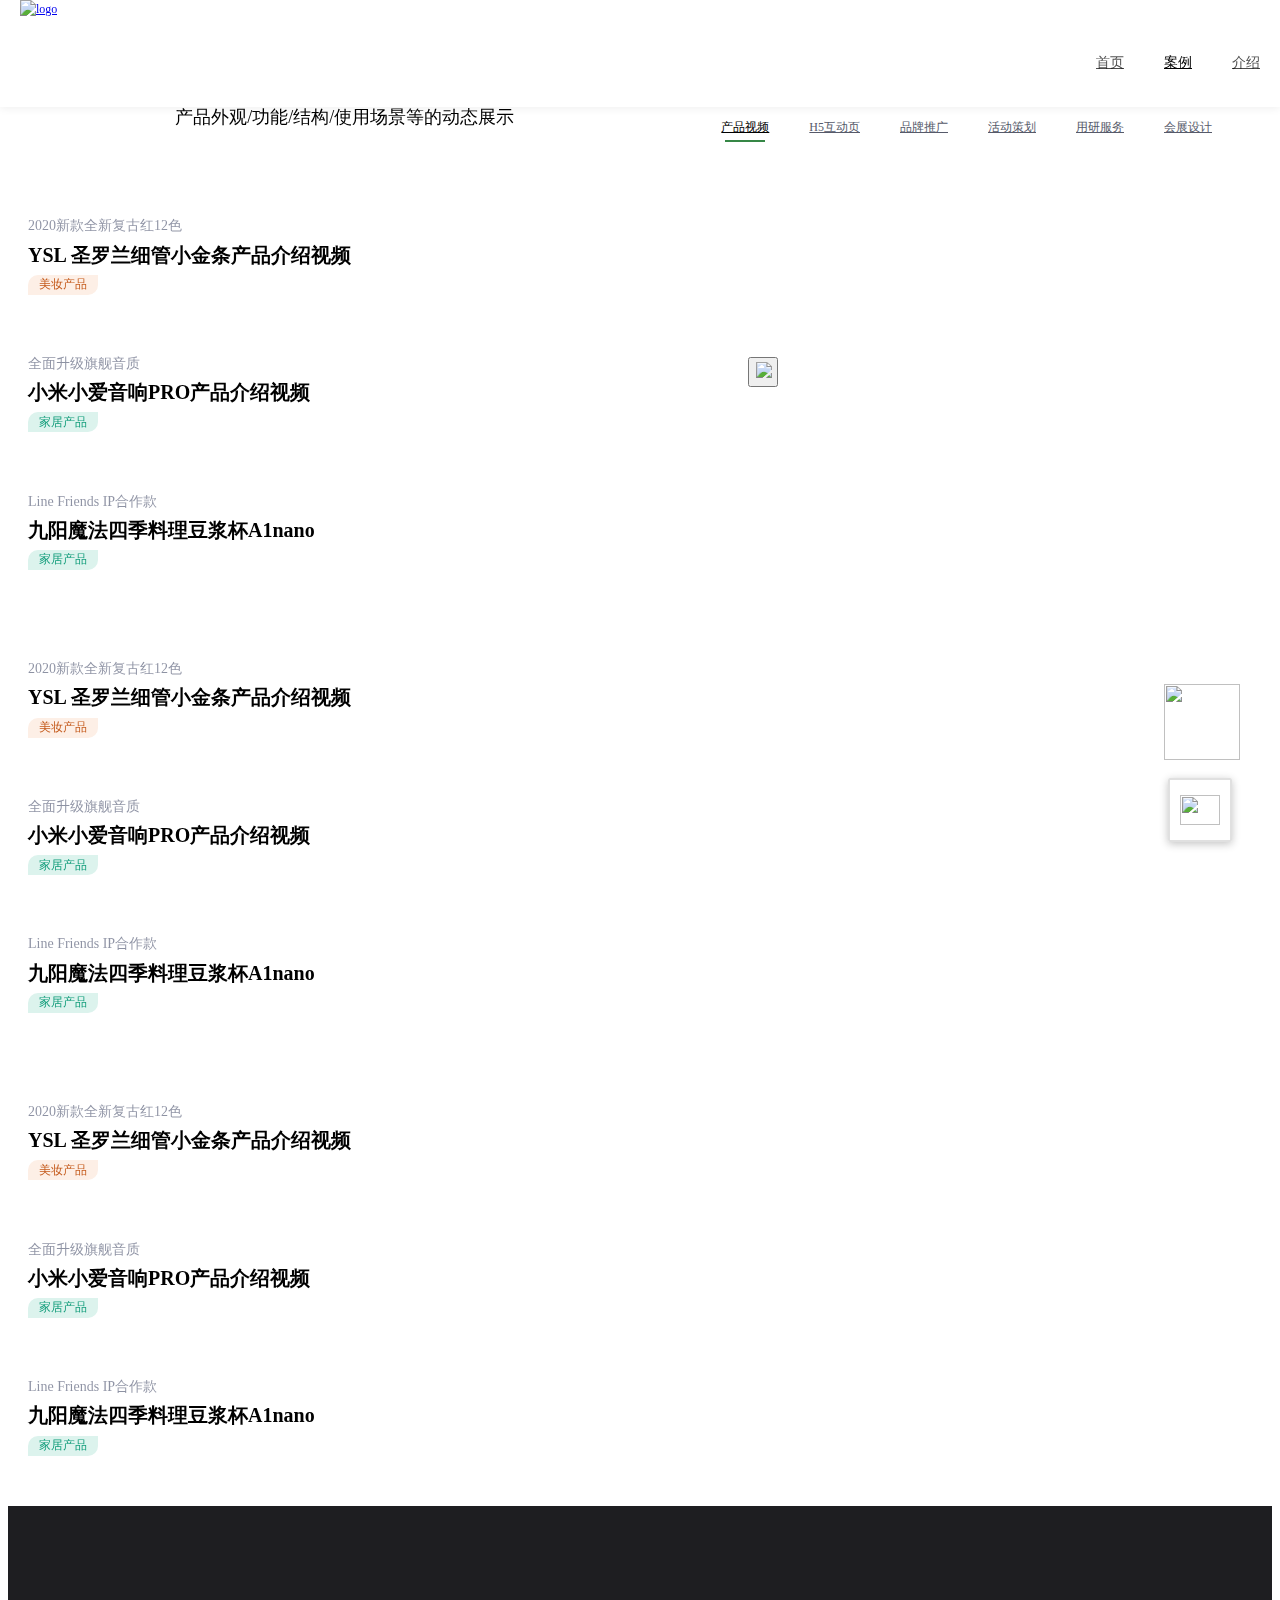
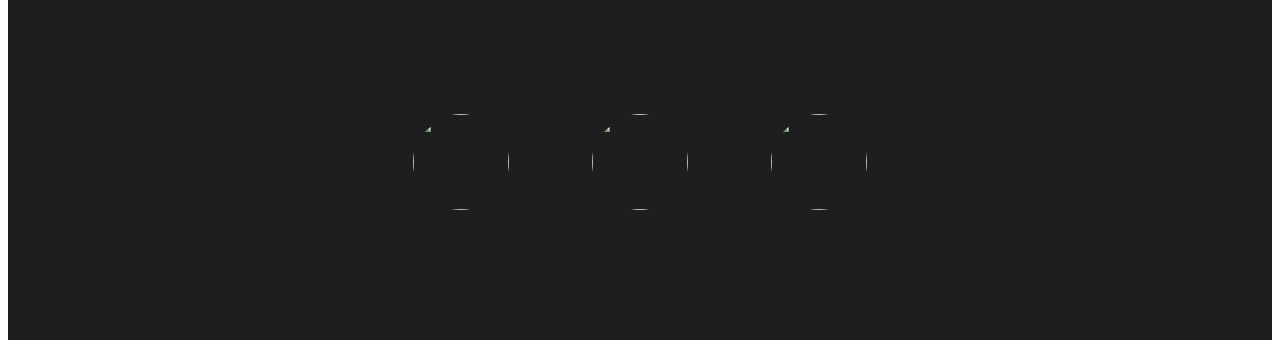
==== case.html @ 5d6e60f8 "Add files via upload" ====
<!DOCTYPE html>
<html lang="en">

<head>
  <meta charset="utf-8" />
  <title>页面标题</title>
  <meta name="viewport" content="width=device-width, initial-scale=1.0" />
  <meta name="description" content="" />
  <!-- css -->
  <link href="css/bootstrap.min.css" rel="stylesheet" />
  <link href="css/swiper.min.css" rel="stylesheet" />
  <link href="css/common.css" rel="stylesheet" />
  <link href="css/case.css" rel="stylesheet" />
</head>

<body>

  <div id="wrapper" class="home-page">
    <!-- start header -->
    <header>
      <div class="header-nav">
        <div class="container">
          <div class="navbar-header">
            <a href="index.html">
              <img src="img/logo_color.png" alt="logo" />
            </a>
          </div>
          <div class="nav-box">
            <ul class="nav-content">
              <li><a href="index.html">首页</a></li>
              <li class="active"><a href="case.html">案例</a></li>
              <li><a href="introduce.html">介绍</a></li>
            </ul>
          </div>
        </div>
      </div>
    </header>
    <div class="tabbar" id="tabbar">
      <div class="container">
        <ul class="tabbar-nav">
          <li class="tabbar-item active"><a href="#">产品视频</a></li>
          <li class="tabbar-item"><a href="#">H5互动页</a></li>
          <li class="tabbar-item"><a href="#">品牌推广</a></li>
          <li class="tabbar-item"><a href="#">活动策划</a></li>
          <li class="tabbar-item"><a href="#">用研服务</a></li>
          <li class="tabbar-item"><a href="#">会展设计</a></li>
        </ul>
      </div>
    </div>
    <!-- end header -->
    <section id="banner">
      <!-- Slider -->
      <div id="swiper" class="swiper-container">
        <div class="swiper-wrapper">
          <div class="swiper-slide" data-hash="slide1">
            <section>
              <div class="container">
                <div class="row">
                  <div class="col-md-12" style="margin: 100px 0 50px 0;font-size: 18px;">
                    <p class="aligncenter">产品外观/功能/结构/使用场景等的动态展示</p>
                  </div>
                </div>
                <div class="row" style="margin-bottom: 50px;">
                  <div class="col-md-4">
                    <div class="post">
                      <div class="post-card-img">
                        <div class="filter"></div>
                        <img class="player" src="img/icon_play.png" alt="" />
                        <img src="img/works_video_1.png" alt="" />
                      </div>
                      <div class="post-content">
                        <div class="post-memo">2020新款全新复古红12色</div>
                        <div class="post-title">YSL 圣罗兰细管小金条产品介绍视频</div>
                        <div class="post-tab post-makeup">美妆产品</div>
                      </div>
                    </div>
                  </div>
                  <div class="col-md-4">
                    <div class="post">
                      <div class="post-card-img">
                        <div class="filter"></div>
                        <!-- <img class="player" src="img/icon_play.png" alt="" /> -->
                        <img src="img/works_video_2.png" alt="" />
                      </div>
                      <div class="post-content">
                        <div class="post-memo">全面升级旗舰音质</div>
                        <div class="post-title">小米小爱音响PRO产品介绍视频</div>
                        <div class="post-tab post-stay">家居产品</div>
                      </div>
                    </div>
                  </div>
                  <div class="col-md-4">
                    <div class="post">
                      <div class="post-card-img">
                        <div class="filter"></div>
                        <!-- <img class="player" src="img/icon_play.png" alt="" /> -->
                        <img src="img/works_video_3.png" alt="" />
                      </div>
                      <div class="post-content">
                        <div class="post-memo">Line Friends IP合作款</div>
                        <div class="post-title">九阳魔法四季料理豆浆杯A1nano</div>
                        <div class="post-tab post-stay">家居产品</div>
                      </div>
                    </div>
                  </div>
                </div>
                <div class="row" style="margin-bottom: 50px;">
                  <div class="col-md-4">
                    <div class="post">
                      <div class="post-card-img">
                        <div class="filter"></div>
                        <img class="player" src="img/icon_play.png" alt="" />
                        <img src="img/works_video_1.png" alt="" />
                      </div>
                      <div class="post-content">
                        <div class="post-memo">2020新款全新复古红12色</div>
                        <div class="post-title">YSL 圣罗兰细管小金条产品介绍视频</div>
                        <div class="post-tab post-makeup">美妆产品</div>
                      </div>
                    </div>
                  </div>
                  <div class="col-md-4">
                    <div class="post">
                      <div class="post-card-img">
                        <div class="filter"></div>
                        <img class="player" src="img/icon_play.png" alt="" />
                        <img src="img/works_video_2.png" alt="" />
                      </div>
                      <div class="post-content">
                        <div class="post-memo">全面升级旗舰音质</div>
                        <div class="post-title">小米小爱音响PRO产品介绍视频</div>
                        <div class="post-tab post-stay">家居产品</div>
                      </div>
                    </div>
                  </div>
                  <div class="col-md-4">
                    <div class="post">
                      <div class="post-card-img">
                        <div class="filter"></div>
                        <!-- <img class="player" src="img/icon_play.png" alt="" /> -->
                        <img src="img/works_video_3.png" alt="" />
                      </div>
                      <div class="post-content">
                        <div class="post-memo">Line Friends IP合作款</div>
                        <div class="post-title">九阳魔法四季料理豆浆杯A1nano</div>
                        <div class="post-tab post-stay">家居产品</div>
                      </div>
                    </div>
                  </div>
                </div>
                <div class="row" style="margin-bottom: 50px;">
                  <div class="col-md-4">
                    <div class="post">
                      <div class="post-card-img">
                        <div class="filter"></div>
                        <img class="player" src="img/icon_play.png" alt="" />
                        <img src="img/works_video_1.png" alt="" />
                      </div>
                      <div class="post-content">
                        <div class="post-memo">2020新款全新复古红12色</div>
                        <div class="post-title">YSL 圣罗兰细管小金条产品介绍视频</div>
                        <div class="post-tab post-makeup">美妆产品</div>
                      </div>
                    </div>
                  </div>
                  <div class="col-md-4">
                    <div class="post">
                      <div class="post-card-img">
                        <div class="filter"></div>
                        <!-- <img class="player" src="img/icon_play.png" alt="" /> -->
                        <img src="img/works_video_2.png" alt="" />
                      </div>
                      <div class="post-content">
                        <div class="post-memo">全面升级旗舰音质</div>
                        <div class="post-title">小米小爱音响PRO产品介绍视频</div>
                        <div class="post-tab post-stay">家居产品</div>
                      </div>
                    </div>
                  </div>
                  <div class="col-md-4">
                    <div class="post">
                      <div class="post-card-img">
                        <div class="filter"></div>
                        <!-- <img class="player" src="img/icon_play.png" alt="" /> -->
                        <img src="img/works_video_3.png" alt="" />
                      </div>
                      <div class="post-content">
                        <div class="post-memo">Line Friends IP合作款</div>
                        <div class="post-title">九阳魔法四季料理豆浆杯A1nano</div>
                        <div class="post-tab post-stay">家居产品</div>
                      </div>
                    </div>
                  </div>
                </div>
              </div>
            </section>
          </div>
          <div class="swiper-slide" data-hash="slide2">
            <section>
              <div class="container">
                <div class="row">
                  <div class="col-md-12" style="margin-top: 50px;font-size: 18px;">
                    <p class="aligncenter">商品/品牌活动的营销推广H5</p>
                  </div>
                </div>
                <div class="row">
                  <div class="col-md-4">
                    <div class="post-h5">
                      <img src="img/works_H5_bgcard_pic.png" alt="" />
                    </div>
                  </div>
                  <div class="col-md-4">
                    <div class="post-h5">
                      <img src="img/works_H5_bgcard_pic.png" alt="" />
                    </div>
                  </div>
                  <div class="col-md-4">
                    <div class="post-h5">
                      <img src="img/works_H5_bgcard_pic.png" alt="" />
                    </div>
                  </div>
                </div>
                <div class="row">
                  <div class="col-md-4">
                    <div class="post-h5">
                      <img src="img/works_H5_bgcard_pic.png" alt="" />
                    </div>
                  </div>
                  <div class="col-md-4">
                    <div class="post-h5">
                      <img src="img/works_H5_bgcard_pic.png" alt="" />
                    </div>
                  </div>
                  <div class="col-md-4">
                    <div class="post-h5">
                      <img src="img/works_H5_bgcard_pic.png" alt="" />
                    </div>
                  </div>
                </div>
                <div class="row" style="margin-bottom: 40px;">
                  <div class="col-md-4">
                    <div class="post-h5">
                      <img src="img/works_H5_bgcard_pic.png" alt="" />
                    </div>
                  </div>
                  <div class="col-md-4">
                    <div class="post-h5">
                      <img src="img/works_H5_bgcard_pic.png" alt="" />
                    </div>
                  </div>
                  <div class="col-md-4">
                    <div class="post-h5">
                      <img src="img/works_H5_bgcard_pic.png" alt="" />
                    </div>
                  </div>
                </div>
              </div>
            </section>
          </div>
          <div class="swiper-slide" data-hash="slide3">
            <section>
              <div class="container">
                <div class="row">
                  <div class="col-md-12" style="margin-top: 20px;font-size: 18px;">
                    <p class="aligncenter">品牌推广</p>
                  </div>
                </div>
                <div class="row">
                  <div class="col-md-12">
                    <div class="seize-box">
                      <img class="seize-img" src="img/works_default_1.png" alt="" />
                      <div class="seize-content">
                        <h4>品牌推广</h4>
                        <p>数字化展馆、永久和半永久、临时展馆/展示类场所设施（如企业展厅、会展展台、乐园布置等）的设计及施工</p>
                      </div>
                    </div>
                  </div>
                </div>
              </div>
            </section>
          </div>
          <div class="swiper-slide" data-hash="slide4">
            <section>
              <div class="container">
                <div class="row">
                  <div class="col-md-12" style="margin-top: 20px;font-size: 18px;">
                    <p class="aligncenter">活动策划</p>
                  </div>
                </div>
                <div class="row">
                  <div class="col-md-12">
                    <div class="seize-box">
                      <img class="seize-img" src="img/works_default_1.png" alt="" />
                      <div class="seize-content">
                        <h4>活动策划</h4>
                        <p>数字化展馆、永久和半永久、临时展馆/展示类场所设施（如企业展厅、会展展台、乐园布置等）的设计及施工</p>
                      </div>
                    </div>
                  </div>
                </div>
              </div>
            </section>
          </div>
          <div class="swiper-slide" data-hash="slide5">
            <section>
              <div class="container">
                <div class="row">
                  <div class="col-md-12" style="margin-top: 20px;font-size: 18px;">
                    <p class="aligncenter">用研服务</p>
                  </div>
                </div>
                <div class="row">
                  <div class="col-md-12">
                    <div class="seize-box">
                      <img class="seize-img" src="img/works_default_1.png" alt="" />
                      <div class="seize-content">
                        <h4>用研服务</h4>
                        <p>数字化展馆、永久和半永久、临时展馆/展示类场所设施（如企业展厅、会展展台、乐园布置等）的设计及施工</p>
                      </div>
                    </div>
                  </div>
                </div>
              </div>
            </section>
          </div>
          <div class="swiper-slide" data-hash="slide6">
            <section>
              <div class="container">
                <div class="row">
                  <div class="col-md-12" style="margin-top: 20px;font-size: 18px;">
                    <p class="aligncenter">展馆/展台布置设计方案</p>
                  </div>
                </div>
                <div class="row">
                  <div class="col-md-12">
                    <div class="seize-box">
                      <img class="seize-img" src="img/works_default_1.png" alt="" />
                      <div class="seize-content">
                        <h4>会展设计</h4>
                        <p>数字化展馆、永久和半永久、临时展馆/展示类场所设施（如企业展厅、会展展台、乐园布置等）的设计及施工</p>
                      </div>
                    </div>
                  </div>
                </div>
              </div>
            </section>
          </div>
        </div>
      </div>
      <!-- end slider -->
    </section>
  </div>
  <footer id="footer">
    <div class="container">
      <div class="row">
        <div class="col-md-12">
          <div class="aligncenter">
            <img class="row-title-img" src="./img/homepage_title_4.png" alt="" />
          </div>
          <br />
        </div>
      </div>
      <div class="row" style="margin-top: 40px;text-align: center;">
        <span data-type="wechat" href="#" class="" style="margin: 0 10px; cursor: pointer;">
          <img class="footer-concat-img" src="./img/icon_wechat.png" />
        </span>
        <span data-type="phone" href="#" class="" style="margin: 0 10px; cursor: pointer;">
          <img class="footer-concat-img" src="./img/icon_phone.png" />
        </span>
        <span data-type="email" href="#" class="" style="margin: 0 10px; cursor: pointer;">
          <img class="footer-concat-img" src="./img/icon_email.png" />
        </span>
      </div>
    </div>
  </footer>
  </div>
  <div class="icon-contact">
    <img src="img/icon_contact.png" />
    <div class="bubble-tip">
      <img src="img/contact_code.png" />
      <div class="bubble-tip-content">
        <div style="font-size: 12px;">电话</div>
        <div style="text-decoration: underline;font-size: 16px;">0571-8897557</div>
        <div style="font-size: 12px;">邮箱</div>
        <div style="text-decoration: underline;font-size: 16px;">Mlecoo-zb@163.com</div>
      </div>
    </div>
  </div>
  <a id="scrollup" href="#" class="scrollup">
    <img class="icon-arrow-white" src="img/icon-arrow-white.png" />
    <img class="icon-arrow-black" src="img/icon-arrow-black.png" />
  </a>
  <!-- 模态框（Modal） -->
  <div class="modal fade" id="myModal" tabindex="-1" role="dialog" aria-labelledby="myModalLabel" aria-hidden="true">
    <div class="modal-flex">
      <div class="modal-dialog">
        <button type="button" class="close" data-dismiss="modal" aria-hidden="true"><img
            src="img/contact_close.png" /></button>
        <div class="modal-content">
          <div class="modal-body">
            <img class="body-img" />
            <p class="body-p"></p>
          </div>
        </div><!-- /.modal-content -->
      </div><!-- /.modal-dialog -->
    </div>
  </div>
  <script src="js/jquery.js"></script>
  <script src="js/jquery.easing.1.3.js"></script>
  <script src="js/bootstrap.min.js"></script>
  <script src="js/swiper.min.js"></script>
  <script src="js/common.js"></script>
  <script src="js/case.js"></script>
</body>

</html>
---- css/common.css ----
@import url("http://fonts.googleapis.com/css?family=Noto+Serif:400,400italic,700|Open+Sans:400,600,700");
@import url("font-awesome.css");
@import url("animate.css");

body {
  /* font-family: 'Open Sans', Arial, sans-serif; */
  /* font-family: PingFangSC-Regular, PingFang SC; */
  /* font-family: "PingFang SC,AlibabaSans,Microsoft Yahei,Arial,Helvetica,sans-serif"; */
  font-size: 12px;
  font-weight: 300;
  line-height: 1.6em;
  color: #000;
}

a:active,
a:hover,
a:visited {
  outline: 0;
  text-decoration: none;
  background: none;
}

li {
  list-style: none;
}

.clear {
  clear: both;
}

h1,
h2,
h3,
h4,
h5,
h6 {
  /* font-family: 'Open Sans', Arial, sans-serif; */
  font-family: PingFangSC-Regular, PingFang SC;
  font-weight: 700;
  line-height: 1.1em;
  color: #333;
  margin-bottom: 7px;
}

h3 {
  margin-bottom: 15px;
}

.container {
  padding: 0 20px 0 20px;
  position: relative;
}

.swiper-container {
  --swiper-theme-color: #fff; /* 设置Swiper风格 */
  --swiper-navigation-color: #fff; /* 单独设置按钮颜色 */
  --swiper-navigation-size: 40px; /* 设置按钮大小 */
}

/*  Header
==================================== */

.aligncenter {
  text-align: center;
}

header {
  position: fixed;
  left: 0;
  top: 0;
  z-index: 100;
  width: 100%;
}

header .header-nav {
  position: fixed;
  left: 0;
  top: 0;
  width: 100%;
  margin-bottom: 0;
}

.header-nav .nav-box {
  float: right;
  display: flex;
  align-items: center;
  height: 88px;
}

.header-nav .nav-content {
  /* position: absolute;
  right: 20px;
  top: 50%;
  transform: translateY(-50%); */
  margin: 0;
}

.header-nav li {
  float: left;
  margin-left: 40px;
}

.header-nav li a {
  color: rgba(255, 255, 255, 0.75);
  font-size: 14px;
}

.header-nav li.active a,
.header-nav li a:hover {
  color: #fff;
}

/* .navbar-default {
  border: none;
} */

/* .navbar-brand {
  color: #222;
  text-transform: uppercase;
  font-size: 24px;
  font-weight: 700;
  line-height: 1em;
  letter-spacing: -1px;
  margin-top: 9px;
  padding: 0 0 0 15px;
} */

.navbar-default .navbar-brand {
  /* color: #D81265; */
  /* background: #0ACCCE; */
  /* height: 114px; */
  /* width: 288px;
  height: 88px;
  position: absolute;
  top: -28px;
  bottom: -40px;
  z-index: 99999999;
  padding: 30px 15px; */
}

/* a.navbar-brand:before {
  content: '';
  z-index: -1;
  position: absolute;
  width: 100%;
  height: 101px;
  border-left: 92px solid transparent;
  border-right: 92px solid transparent;
  border-bottom: 63px solid #0ACCCE;
  left: 0;
  bottom: -18px;
  border-radius: 50%;
  border-color: #0ACCCE;
} */

/* header .navbar-collapse ul.navbar-nav {
  float: right;
  margin-right: 0;
}

header .navbar {
  min-height: 70px;
  padding: 18px 0;
} */

.home-page header .navbar-default {
  width: 100%;
  position: relative;
}

/* header .nav li a:hover,
header .nav li a:focus,
header .nav li.active a,
header .nav li.active a:hover,
header .nav li a.dropdown-toggle:hover,
header .nav li a.dropdown-toggle:focus,
header .nav li.active ul.dropdown-menu li a:hover,
header .nav li.active ul.dropdown-menu li.active a {
  -webkit-transition: all .3s ease;
  -moz-transition: all .3s ease;
  -ms-transition: all .3s ease;
  -o-transition: all .3s ease;
  transition: all .3s ease;
}


header .navbar-default .navbar-nav>.open>a,
header .navbar-default .navbar-nav>.open>a:hover,
header .navbar-default .navbar-nav>.open>a:focus {
  -webkit-transition: all .3s ease;
  -moz-transition: all .3s ease;
  -ms-transition: all .3s ease;
  -o-transition: all .3s ease;
  transition: all .3s ease;
}


header .navbar {
  min-height: 70px;

  padding: 10px 0;
} */

/* header .navbar-nav>li {
  padding-bottom: 12px;
  padding-top: 12px;
} */

/* header .navbar-nav>li>a {
  padding-bottom: 6px;
  padding-top: 5px;
  margin-left: 2px;
  line-height: 30px;
  font-weight: 700;
  -webkit-transition: all .3s ease;
  -moz-transition: all .3s ease;
  -ms-transition: all .3s ease;
  -o-transition: all .3s ease;
  transition: all .3s ease;
} */

/* .dropdown-menu li a:hover {
  color: #fff !important;
}

header .nav .caret {
  border-bottom-color: #f5f5f5;
  border-top-color: #f5f5f5;
}

.navbar-default .navbar-nav>.active>a,
.navbar-default .navbar-nav>.active>a:hover,
.navbar-default .navbar-nav>.active>a:focus {
  background-color: #fff;
}

.navbar-default .navbar-nav>.open>a,
.navbar-default .navbar-nav>.open>a:hover,
.navbar-default .navbar-nav>.open>a:focus {
  background-color: #fff;
}


.dropdown-menu {
  box-shadow: none;
  border-radius: 0;
  border: none;
}

.dropdown-menu li:last-child {
  padding-bottom: 0 !important;
  margin-bottom: 0;
}

header .nav li .dropdown-menu {
  padding: 0;
}

header .nav li .dropdown-menu li a {
  line-height: 28px;
  padding: 3px 12px;
} */

/* --- menu --- */

/* header .navigation {
  float: right;
}

header ul.nav li {
  border: none;
  margin: 0;
}

header ul.nav li a {
  font-size: 14px;
  border: none;
  font-weight: 400;
  text-transform: uppercase;
  text-align: right;
}

header ul.nav li ul li a {
  font-size: 12px;
  border: none;
  font-weight: 300;
  text-transform: uppercase;
} */

/* .navbar .nav>li>a {
  color: rgba(255, 255, 255, 0.7);
  text-shadow: none;
  border: 1px solid rgba(255, 255, 255, 0) !important;
}

.navbar .nav a:hover {
  background: none;
  color: #fff;
} */

/* .navbar .nav>.active>a,
.navbar .nav>.active>a:hover {
  background: none;
  color: #fff;
  font-weight: 700;
} */

/* .navbar .nav>.active>a:active,
.navbar .nav>.active>a:focus {
  background: none;
  outline: 0;
  color: #fff;
  font-weight: 700;
} */

/* .navbar .nav li .dropdown-menu {
  z-index: 2000;
}

header ul.nav li ul {
  margin-top: 1px;
}

header ul.nav li ul li ul {
  margin: 1px 0 0 1px;
}

.dropdown-menu .dropdown i {
  position: absolute;
  right: 0;
  margin-top: 3px;
  padding-left: 20px;
}

.navbar .nav>li>.dropdown-menu:before {
  display: inline-block;
  border-right: none;
  border-bottom: none;
  border-left: none;
  border-bottom-color: none;
  content: none;
}

.navbar-default .navbar-nav>.active>a,
.navbar-default .navbar-nav>.active>a:hover,
.navbar-default .navbar-nav>.active>a:focus {
  color: #fff;
}

.navbar-default .navbar-nav>li>a:hover,
.navbar-default .navbar-nav>li>a:focus {
  color: #fff;
  background-color: transparent;
}

ul.nav li.dropdown a {
  z-index: 1000;
  display: block;
}

select.selectmenu {
  display: none;
} */

/* 向上滑动 */
.scrollup,
.icon-contact {
  position: fixed;
  bottom: 58px;
  right: 48px;
  z-index: 1000;
  width: 60px;
  height: 60px;
}
.scrollup {
  display: flex;
  justify-content: center;
  align-items: center;
  border: 2px solid #e0e0e0;
  box-shadow: 0px 2px 8px 0px rgba(0, 0, 0, 0.24);
  border-radius: 2px;
  /* transition: all 0.1s; */
}
.scrollup .icon-arrow-white {
  display: none;
}
.scrollup .icon-arrow-black {
  display: block;
}
.scrollup.black {
  border-color: #38383b;
}
.scrollup.black .icon-arrow-white {
  display: block;
}
.scrollup.black .icon-arrow-black {
  display: none;
}
.icon-contact {
  width: 76px;
  height: 76px;
  bottom: 140px;
  right: 40px;
}

.scrollup img {
  width: 40px;
  height: 30px;
}
.icon-contact img {
  width: 100%;
  height: 100%;
}

.icon-contact:hover .bubble-tip {
  display: flex;
}

/* 弹框 */
.bubble-tip {
  display: none;
  align-items: center;
  position: absolute;
  right: 0;
  top: -164px;
  width: 350px;
  height: 150px;
  padding: 40px;
  border-radius: 4px;
  background: #fff;
  box-shadow: 0px -2px 48px 0px rgba(0, 0, 0, 0.12),
    0px 4px 8px 0px rgba(0, 0, 0, 0.08);
}

.bubble-tip::before {
  position: absolute;
  bottom: -14px;
  right: 8px;
  z-index: 2;
  content: "";
  width: 0;
  height: 0;
  border-style: solid;
  border-width: 8px;
  border-color: #ffffff transparent transparent transparent;
}

.bubble-tip::after {
  /* content: "";
  width: 0;
  height: 0;
  border-style: solid;
  border-width: 10px 10px 10px 0;
  border-color: transparent #fff transparent transparent;
  position: absolute;
  bottom: -5px;
  right: -11px;
  z-index: 1; */
}

.bubble-tip img {
  width: 80px;
  height: 80px;
  margin-right: 10px;
}

.bubble-tip-content {
}

/* 应用案例 */
.post {
  margin-bottom: 20px;
}

.post img {
  width: 100%;
}

.post-content {
  margin-top: 10px;
}

.post-memo {
  color: #1d2649;
  font-size: 14px;
  opacity: 0.5;
}

.post-title {
  margin-top: 10px;
  color: #000;
  font-size: 20px;
  font-weight: bold;
}

.post-tab {
  display: flex;
  justify-content: center;
  align-items: center;
  width: 70px;
  height: 20px;
  margin-top: 10px;
  border-radius: 10px 0px 10px 0px;
}

.post-stay {
  background: #dcf3ed;
  color: #139d7b;
}

.post-makeup {
  background: #fdefe6;
  color: #c55c1e;
}

.post-card-img img {
  position: relative;
  z-index: 9;
  max-width: 100%;
  transition: all 0.3s;
}
.post-card-img {
  position: relative;
  width: 100%;
  overflow: hidden;
  margin-bottom: 20px;
}
.post-card-img .filter {
  display: none;
  position: absolute;
  left: 0;
  top: 0;
  z-index: 10;
  width: 100%;
  height: 100%;
  background: rgba(19, 19, 20, 0.4);
  transition: all 0.3s;
}
.post-card-img .player {
  display: none;
  position: absolute;
  left: 50%;
  top: 50%;
  z-index: 10;
  width: 80px;
  height: 80px;
  margin: -40px 0 0 -40px;
  transition: all 0.3s;
}
.post-card-img:hover .filter,
.post-card-img:hover .player {
  display: block;
}
.post-card-img:hover img {
  transform: scale(1.1);
}

/* footer */

.row-title-img {
  width: 210px;
}

footer {
  padding: 100px 0;
  color: #bfbfbf;
  background: #1e1e21;
}

footer a {
  color: #fff;
}

footer a:hover {
  color: #eee;
}

footer h1,
footer h2,
footer h3,
footer h4,
footer h5,
footer h6 {
  color: #fff;
}

.footer-concat-img {
  width: 96px;
  height: 96px;
  margin: 30px;
  border-radius: 50%;
  transition: 0.3s;
}
.footer-concat-img:hover {
  background: rgba(255, 255, 255, 0.3);
}
/* .navbar-default .navbar-brand:hover,
.navbar-default .navbar-brand:focus {
  color: #5e5e5e;
  background-color: #0ACCCE;
} */
/* 模态框 */
.modal-flex {
  display: flex;
  justify-content: center;
  align-items: center;
  position: fixed;
  top: 0;
  left: 0;
  width: 100%;
  height: 100%;
}

.modal-dialog {
  position: relative;
  width: auto;
  text-align: center;
}

.modal-dialog .modal-body {
  padding: 30px 50px;
}

.modal-dialog .body-img {
  width: 96px;
  margin-bottom: 20px;
}

.modal-dialog .body-p {
  font-size: 20px;
}

.modal-dialog.wechat .body-img {
  width: 230px;
}

button.close {
  position: absolute;
  top: -40px;
  right: -40px;
  width: 30px;
  height: 30px;
  opacity: 1;
}

@media (max-width: 767px) {
  /* .navbar-default .navbar-collapse {
    border-color: none;
    background: #F58A2E;
  }

  .navbar-default .navbar-toggle .icon-bar {
    background-color: #FFF;
    border-radius: 0;
  }

  .navbar-default .navbar-nav>li>a:hover,
  .navbar-default .navbar-nav>li>a:focus {
    color: #FFFFFF;
    background-color: transparent;
  }

  .navbar-default .navbar-toggle:hover,
  .navbar-default .navbar-toggle:focus {
    background-color: #40250B;
  }

  .navbar-default .navbar-collapse,
  .navbar-default .navbar-form {
    border-color: rgba(255, 255, 255, 0.58);
    margin-top: 15px;
  }

  .navbar-toggle {
    background-color: rgb(245, 138, 46);
    background-image: none;
    border: 0;
    border-radius: 0;
  } */

  /* body {
    padding-right: 0;
    padding-left: 0;
  }

  .navbar-brand {
    margin-top: 10px;
    border-bottom: none;
  } */

  /* .navbar-header {
    margin-top: 20px;
    border-bottom: none;
  }

  .navbar-nav {
    border-top: none;
    float: none;
    width: 100%;
  }

  .navbar .nav>li>a {
    color: #fff;
  }

  .navbar .nav>.active>a,
  .navbar .nav>.active>a:hover {
    background: none;
    font-weight: 700;
    color: #fff;
  } */

  /* header .navbar-nav>li {
    padding-bottom: 2px;
    padding-top: 3px;
  }

  header .nav li .dropdown-menu {
    margin-top: 0;
  } */

  .dropdown-menu {
    position: absolute;
    top: 0;
    left: 40px;
    z-index: 1000;
    display: none;
    float: left;
    min-width: 160px;
    padding: 5px 0;
    margin: 2px 0 0;
    font-size: 13px;
    list-style: none;
    background-color: #fff;
    background-clip: padding-box;
    border: 1px solid #f5f5f5;
    border: 1px solid rgba(0, 0, 0, 0.15);
    border-radius: 0;
    -webkit-box-shadow: 0 6px 12px rgba(0, 0, 0, 0.175);
    box-shadow: 0 6px 12px rgba(0, 0, 0, 0.175);
  }

  footer .col-lg-1,
  footer .col-lg-2,
  footer .col-lg-3,
  footer .col-lg-4,
  footer .col-lg-5,
  footer .col-lg-6,
  footer .col-lg-7,
  footer .col-lg-8,
  footer .col-lg-9,
  footer .col-lg-10,
  footer .col-lg-11,
  footer .col-lg-12 {
    margin-bottom: 20px;
  }

  [class*="span"] {
    margin-bottom: 20px;
  }
}

@media (max-width: 480px) {
  .bottom-article a.pull-right {
    float: left;
    margin-top: 20px;
  }

  .search {
    float: left;
  }

  .cta-text {
    margin: 0 auto;
    text-align: center;
  }

  ul.portfolio li article a i {
    width: 20px;
    height: 20px;
    font-size: 14px;
  }
}

/*  Media queries 
============================= */

@media (min-width: 768px) and (max-width: 979px) {
  a.detail {
    background: none;
    width: 100%;
  }

  footer .widget form input#appendedInputButton {
    display: block;
    width: 91%;
    -webkit-border-radius: 4px 4px 4px 4px;
    -moz-border-radius: 4px 4px 4px 4px;
    border-radius: 4px 4px 4px 4px;
  }

  footer .widget form .input-append .btn {
    display: block;
    width: 100%;
    padding-right: 0;
    padding-left: 0;
    -webkit-box-sizing: border-box;
    -moz-box-sizing: border-box;
    box-sizing: border-box;
    margin-top: 10px;
  }

  ul.related-folio li {
    width: 156px;
    margin: 0 20px 0 0;
  }
}
---- css/case.css ----
/* 顶部切换 */
.header-nav li a {
  color: rgba(0, 0, 0, 0.7);
}

.header-nav li.active a,
.header-nav li a:hover {
  color: #000;
}

header .header-nav {
  background: #fff;
  box-shadow: 0px 2px 8px 0px rgba(0, 0, 0, 0.06);
}

/* 二级切换 */
.tabbar-nav {
  float: right;
  margin-top: 110px;
}

.tabbar-nav li {
  position: relative;
  float: left;
  list-style: none;
  margin-right: 40px;
}

.tabbar-nav li a {
  color: #565a6a;
}

.tabbar-nav li.active a,
.tabbar-nav li a:hover {
  color: #000;
}

.tabbar-nav li.active::after {
  content: "";
  position: absolute;
  left: 50%;
  bottom: -5px;
  transform: translateX(-50%);
  width: 40px;
  height: 2px;
  background: #368746;
}

.slides .row {
  margin-bottom: 20px;
}

/* h5互动页 */
.post-h5 {
  /* background: url(../img/works_H5_bgcard.png) 100% 100%; */
  margin: 30px;
  box-shadow: 0px 10px 56px 0px rgba(62, 66, 81, 0.2);
  border-radius: 50px;
}

.post-h5 img {
  width: 100%;
  margin: 0 auto;
}
/* 会展设计占位 */
.seize-box {
  position: relative;
  width: 100%;
  margin: 20px 0 40px 0;
}
.seize-img {
  width: 100%;
}
.seize-content {
  display: flex;
  flex-direction: column;
  justify-content: center;
  align-items: center;
  position: absolute;
  left: 0;
  top: 0;
  width: 100%;
  height: 100%;
  font-size: 18px;
  text-align: center;
  color: #fff;
}
.seize-content h4 {
  margin-bottom: 30px;
  color: #fff;
  font-size: 30px;
}
.seize-content p {
  width: 50%;
  line-height: 36px;
}
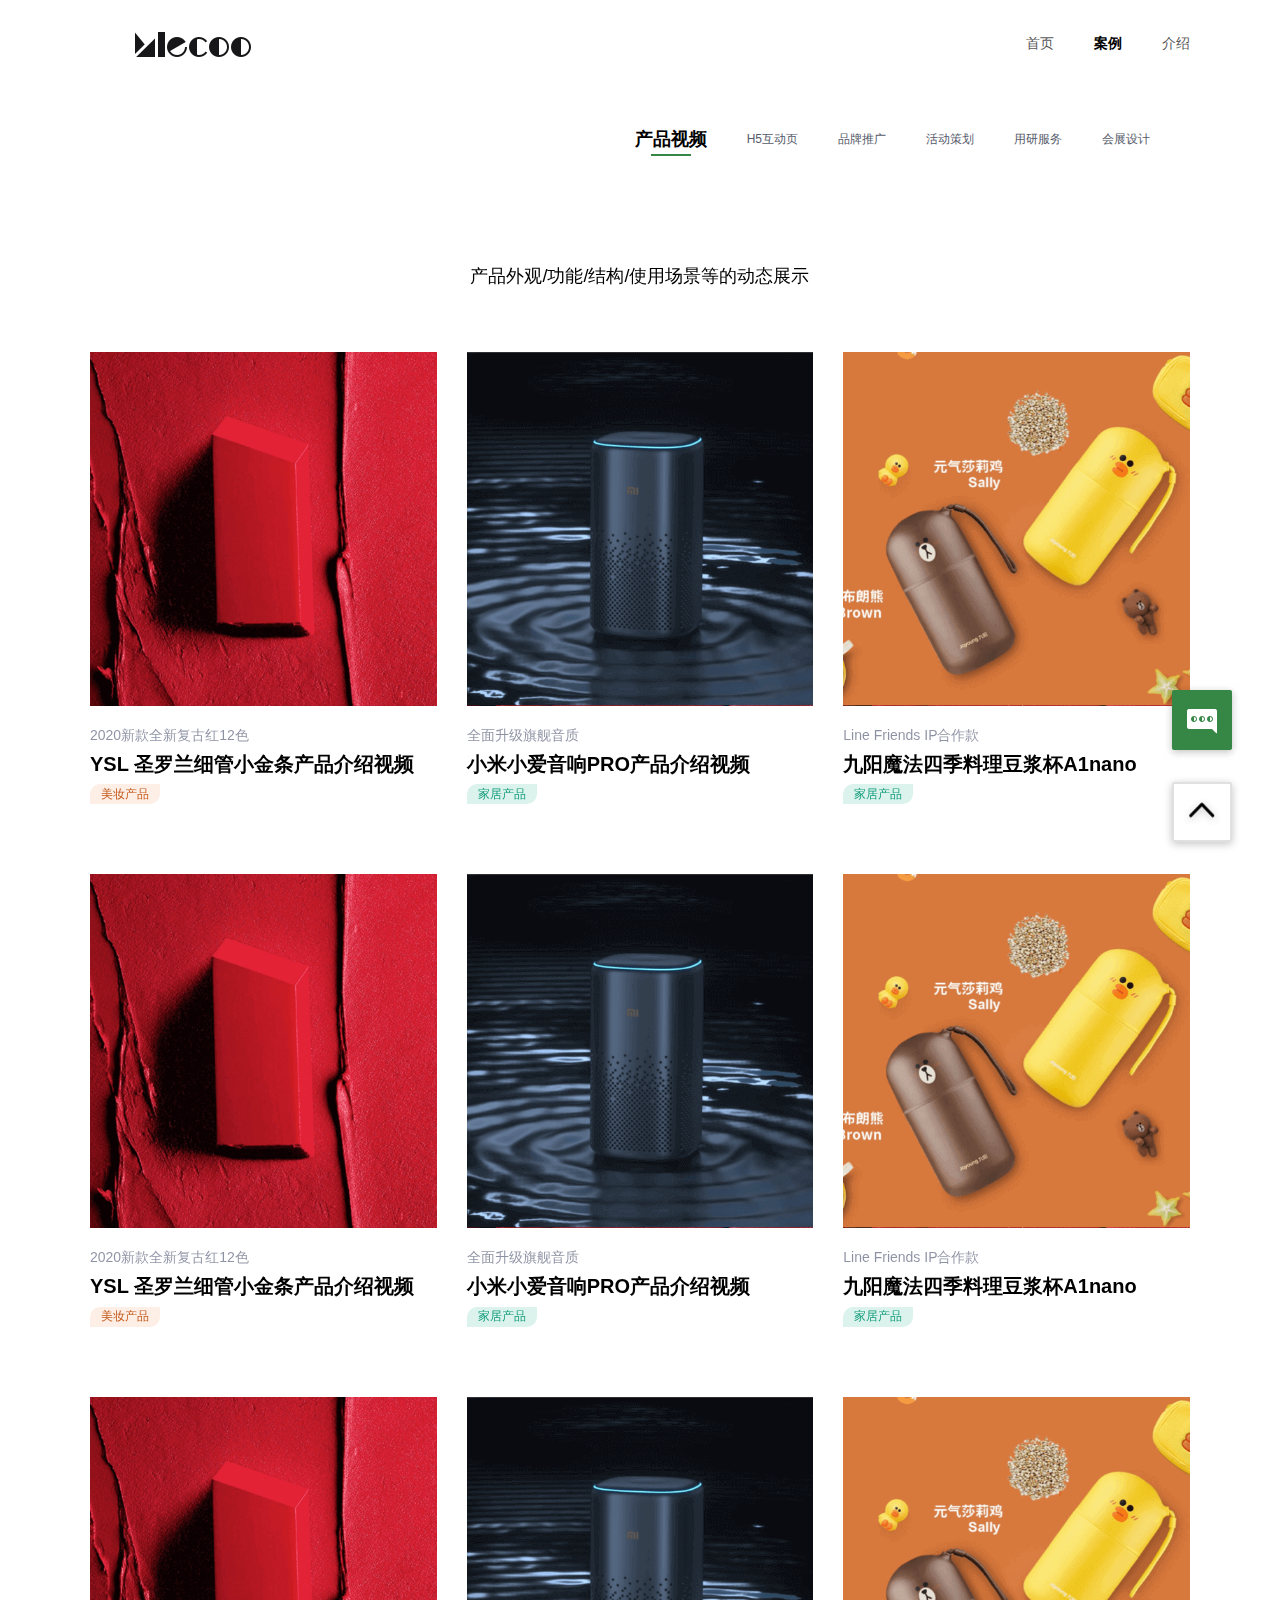
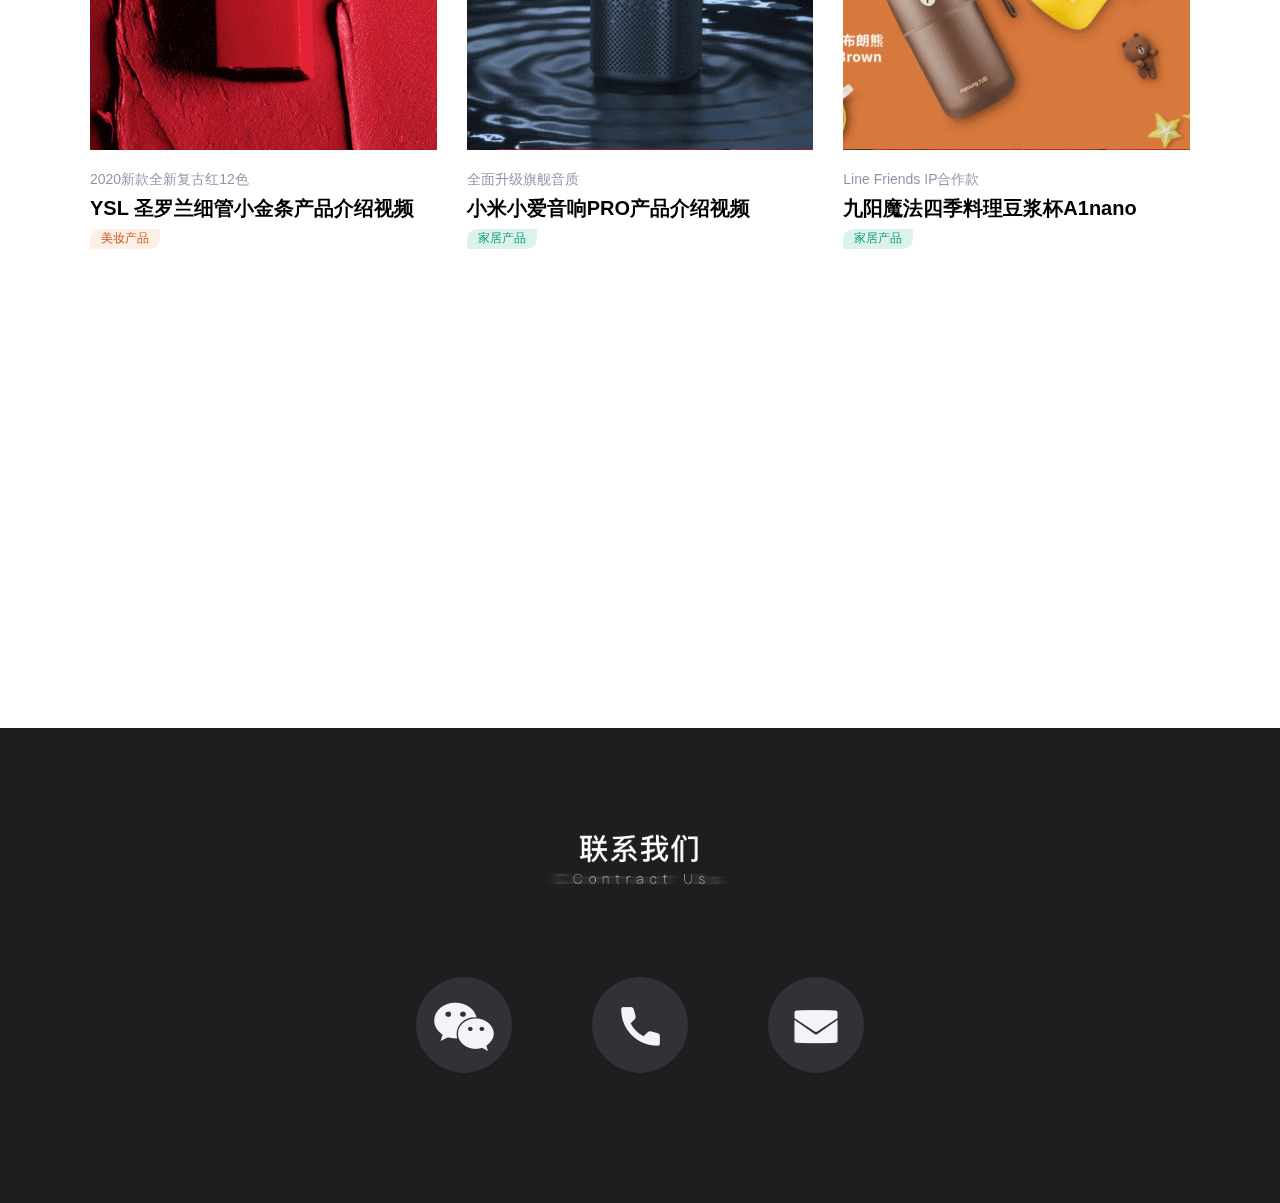
==== commit 7f9fefad: "Add files via upload" ====
--- a/case.html
+++ b/case.html
@@ -3,7 +3,7 @@
 
 <head>
   <meta charset="utf-8" />
-  <title>页面标题</title>
+  <title>Mlecoo官网</title>
   <meta name="viewport" content="width=device-width, initial-scale=1.0" />
   <meta name="description" content="" />
   <!-- css -->
@@ -35,7 +35,7 @@
         </div>
       </div>
     </header>
-    <div class="tabbar" id="tabbar">
+    <div class="tabbar clearfix" id="tabbar">
       <div class="container">
         <ul class="tabbar-nav">
           <li class="tabbar-item active"><a href="#">产品视频</a></li>
@@ -48,7 +48,7 @@
       </div>
     </div>
     <!-- end header -->
-    <section id="banner">
+    <section id="banner" style="padding-bottom: 120px;">
       <!-- Slider -->
       <div id="swiper" class="swiper-container">
         <div class="swiper-wrapper">
@@ -148,7 +148,7 @@
                     </div>
                   </div>
                 </div>
-                <div class="row" style="margin-bottom: 50px;">
+                <div class="row">
                   <div class="col-md-4">
                     <div class="post">
                       <div class="post-card-img">
@@ -199,58 +199,58 @@
             <section>
               <div class="container">
                 <div class="row">
-                  <div class="col-md-12" style="margin-top: 50px;font-size: 18px;">
+                  <div class="col-md-12" style="margin-top: 100px;font-size: 18px;">
                     <p class="aligncenter">商品/品牌活动的营销推广H5</p>
                   </div>
                 </div>
                 <div class="row">
                   <div class="col-md-4">
                     <div class="post-h5">
-                      <img src="img/works_H5_bgcard_pic.png" alt="" />
-                    </div>
-                  </div>
-                  <div class="col-md-4">
-                    <div class="post-h5">
-                      <img src="img/works_H5_bgcard_pic.png" alt="" />
-                    </div>
-                  </div>
-                  <div class="col-md-4">
-                    <div class="post-h5">
-                      <img src="img/works_H5_bgcard_pic.png" alt="" />
-                    </div>
-                  </div>
-                </div>
-                <div class="row">
-                  <div class="col-md-4">
-                    <div class="post-h5">
-                      <img src="img/works_H5_bgcard_pic.png" alt="" />
-                    </div>
-                  </div>
-                  <div class="col-md-4">
-                    <div class="post-h5">
-                      <img src="img/works_H5_bgcard_pic.png" alt="" />
-                    </div>
-                  </div>
-                  <div class="col-md-4">
-                    <div class="post-h5">
-                      <img src="img/works_H5_bgcard_pic.png" alt="" />
-                    </div>
-                  </div>
-                </div>
-                <div class="row" style="margin-bottom: 40px;">
-                  <div class="col-md-4">
-                    <div class="post-h5">
-                      <img src="img/works_H5_bgcard_pic.png" alt="" />
-                    </div>
-                  </div>
-                  <div class="col-md-4">
-                    <div class="post-h5">
-                      <img src="img/works_H5_bgcard_pic.png" alt="" />
-                    </div>
-                  </div>
-                  <div class="col-md-4">
-                    <div class="post-h5">
-                      <img src="img/works_H5_bgcard_pic.png" alt="" />
+                      <img src="img/works_H5_bgcard1.png" alt="" />
+                    </div>
+                  </div>
+                  <div class="col-md-4">
+                    <div class="post-h5">
+                      <img src="img/works_H5_bgcard1.png" alt="" />
+                    </div>
+                  </div>
+                  <div class="col-md-4">
+                    <div class="post-h5">
+                      <img src="img/works_H5_bgcard1.png" alt="" />
+                    </div>
+                  </div>
+                </div>
+                <div class="row">
+                  <div class="col-md-4">
+                    <div class="post-h5">
+                      <img src="img/works_H5_bgcard1.png" alt="" />
+                    </div>
+                  </div>
+                  <div class="col-md-4">
+                    <div class="post-h5">
+                      <img src="img/works_H5_bgcard1.png" alt="" />
+                    </div>
+                  </div>
+                  <div class="col-md-4">
+                    <div class="post-h5">
+                      <img src="img/works_H5_bgcard1.png" alt="" />
+                    </div>
+                  </div>
+                </div>
+                <div class="row">
+                  <div class="col-md-4">
+                    <div class="post-h5">
+                      <img src="img/works_H5_bgcard1.png" alt="" />
+                    </div>
+                  </div>
+                  <div class="col-md-4">
+                    <div class="post-h5">
+                      <img src="img/works_H5_bgcard1.png" alt="" />
+                    </div>
+                  </div>
+                  <div class="col-md-4">
+                    <div class="post-h5">
+                      <img src="img/works_H5_bgcard1.png" alt="" />
                     </div>
                   </div>
                 </div>
@@ -261,14 +261,14 @@
             <section>
               <div class="container">
                 <div class="row">
-                  <div class="col-md-12" style="margin-top: 20px;font-size: 18px;">
+                  <div class="col-md-12" style="margin-top: 100px;font-size: 18px;">
                     <p class="aligncenter">品牌推广</p>
                   </div>
                 </div>
                 <div class="row">
                   <div class="col-md-12">
                     <div class="seize-box">
-                      <img class="seize-img" src="img/works_default_1.png" alt="" />
+                      <img class="seize-img" src="img/about_pic_1.png" alt="" />
                       <div class="seize-content">
                         <h4>品牌推广</h4>
                         <p>数字化展馆、永久和半永久、临时展馆/展示类场所设施（如企业展厅、会展展台、乐园布置等）的设计及施工</p>
@@ -283,14 +283,14 @@
             <section>
               <div class="container">
                 <div class="row">
-                  <div class="col-md-12" style="margin-top: 20px;font-size: 18px;">
+                  <div class="col-md-12" style="margin-top: 100px;font-size: 18px;">
                     <p class="aligncenter">活动策划</p>
                   </div>
                 </div>
                 <div class="row">
                   <div class="col-md-12">
                     <div class="seize-box">
-                      <img class="seize-img" src="img/works_default_1.png" alt="" />
+                      <img class="seize-img" src="img/about_pic_1.png" alt="" />
                       <div class="seize-content">
                         <h4>活动策划</h4>
                         <p>数字化展馆、永久和半永久、临时展馆/展示类场所设施（如企业展厅、会展展台、乐园布置等）的设计及施工</p>
@@ -305,14 +305,14 @@
             <section>
               <div class="container">
                 <div class="row">
-                  <div class="col-md-12" style="margin-top: 20px;font-size: 18px;">
+                  <div class="col-md-12" style="margin-top: 100px;font-size: 18px;">
                     <p class="aligncenter">用研服务</p>
                   </div>
                 </div>
                 <div class="row">
                   <div class="col-md-12">
                     <div class="seize-box">
-                      <img class="seize-img" src="img/works_default_1.png" alt="" />
+                      <img class="seize-img" src="img/about_pic_1.png" alt="" />
                       <div class="seize-content">
                         <h4>用研服务</h4>
                         <p>数字化展馆、永久和半永久、临时展馆/展示类场所设施（如企业展厅、会展展台、乐园布置等）的设计及施工</p>
@@ -327,14 +327,14 @@
             <section>
               <div class="container">
                 <div class="row">
-                  <div class="col-md-12" style="margin-top: 20px;font-size: 18px;">
+                  <div class="col-md-12" style="margin-top: 100px;font-size: 18px;">
                     <p class="aligncenter">展馆/展台布置设计方案</p>
                   </div>
                 </div>
                 <div class="row">
                   <div class="col-md-12">
                     <div class="seize-box">
-                      <img class="seize-img" src="img/works_default_1.png" alt="" />
+                      <img class="seize-img" src="img/about_pic_1.png" alt="" />
                       <div class="seize-content">
                         <h4>会展设计</h4>
                         <p>数字化展馆、永久和半永久、临时展馆/展示类场所设施（如企业展厅、会展展台、乐园布置等）的设计及施工</p>
@@ -360,7 +360,7 @@
           <br />
         </div>
       </div>
-      <div class="row" style="margin-top: 40px;text-align: center;">
+      <div class="row" style="margin-top: 40px;justify-content: center;">
         <span data-type="wechat" href="#" class="" style="margin: 0 10px; cursor: pointer;">
           <img class="footer-concat-img" src="./img/icon_wechat.png" />
         </span>
--- a/css/common.css
+++ b/css/common.css
@@ -1,6 +1,6 @@
-@import url("http://fonts.googleapis.com/css?family=Noto+Serif:400,400italic,700|Open+Sans:400,600,700");
+/* @import url("http://fonts.googleapis.com/css?family=Noto+Serif:400,400italic,700|Open+Sans:400,600,700");
 @import url("font-awesome.css");
-@import url("animate.css");
+@import url("animate.css"); */
 
 body {
   /* font-family: 'Open Sans', Arial, sans-serif; */
@@ -14,7 +14,8 @@
 
 a:active,
 a:hover,
-a:visited {
+a:visited,
+a:link {
   outline: 0;
   text-decoration: none;
   background: none;
@@ -71,7 +72,9 @@
   z-index: 100;
   width: 100%;
 }
-
+.navbar-header {
+  float: left;
+}
 header .header-nav {
   position: fixed;
   left: 0;
@@ -108,6 +111,7 @@
 .header-nav li.active a,
 .header-nav li a:hover {
   color: #fff;
+  font-weight: bold;
 }
 
 /* .navbar-default {
@@ -607,6 +611,7 @@
   position: fixed;
   top: 0;
   left: 0;
+  z-index: 1000;
   width: 100%;
   height: 100%;
 }
--- a/css/case.css
+++ b/css/case.css
@@ -10,13 +10,13 @@
 
 header .header-nav {
   background: #fff;
-  box-shadow: 0px 2px 8px 0px rgba(0, 0, 0, 0.06);
+  /* box-shadow: 0px 2px 8px 0px rgba(0, 0, 0, 0.06); */
 }
 
 /* 二级切换 */
 .tabbar-nav {
   float: right;
-  margin-top: 110px;
+  margin-top: 130px;
 }
 
 .tabbar-nav li {
@@ -33,6 +33,8 @@
 .tabbar-nav li.active a,
 .tabbar-nav li a:hover {
   color: #000;
+  font-size: 18px;
+  font-weight: bold;
 }
 
 .tabbar-nav li.active::after {
@@ -80,6 +82,7 @@
   left: 0;
   top: 0;
   width: 100%;
+  background: rgb(0, 0, 0, 0.2);
   height: 100%;
   font-size: 18px;
   text-align: center;
